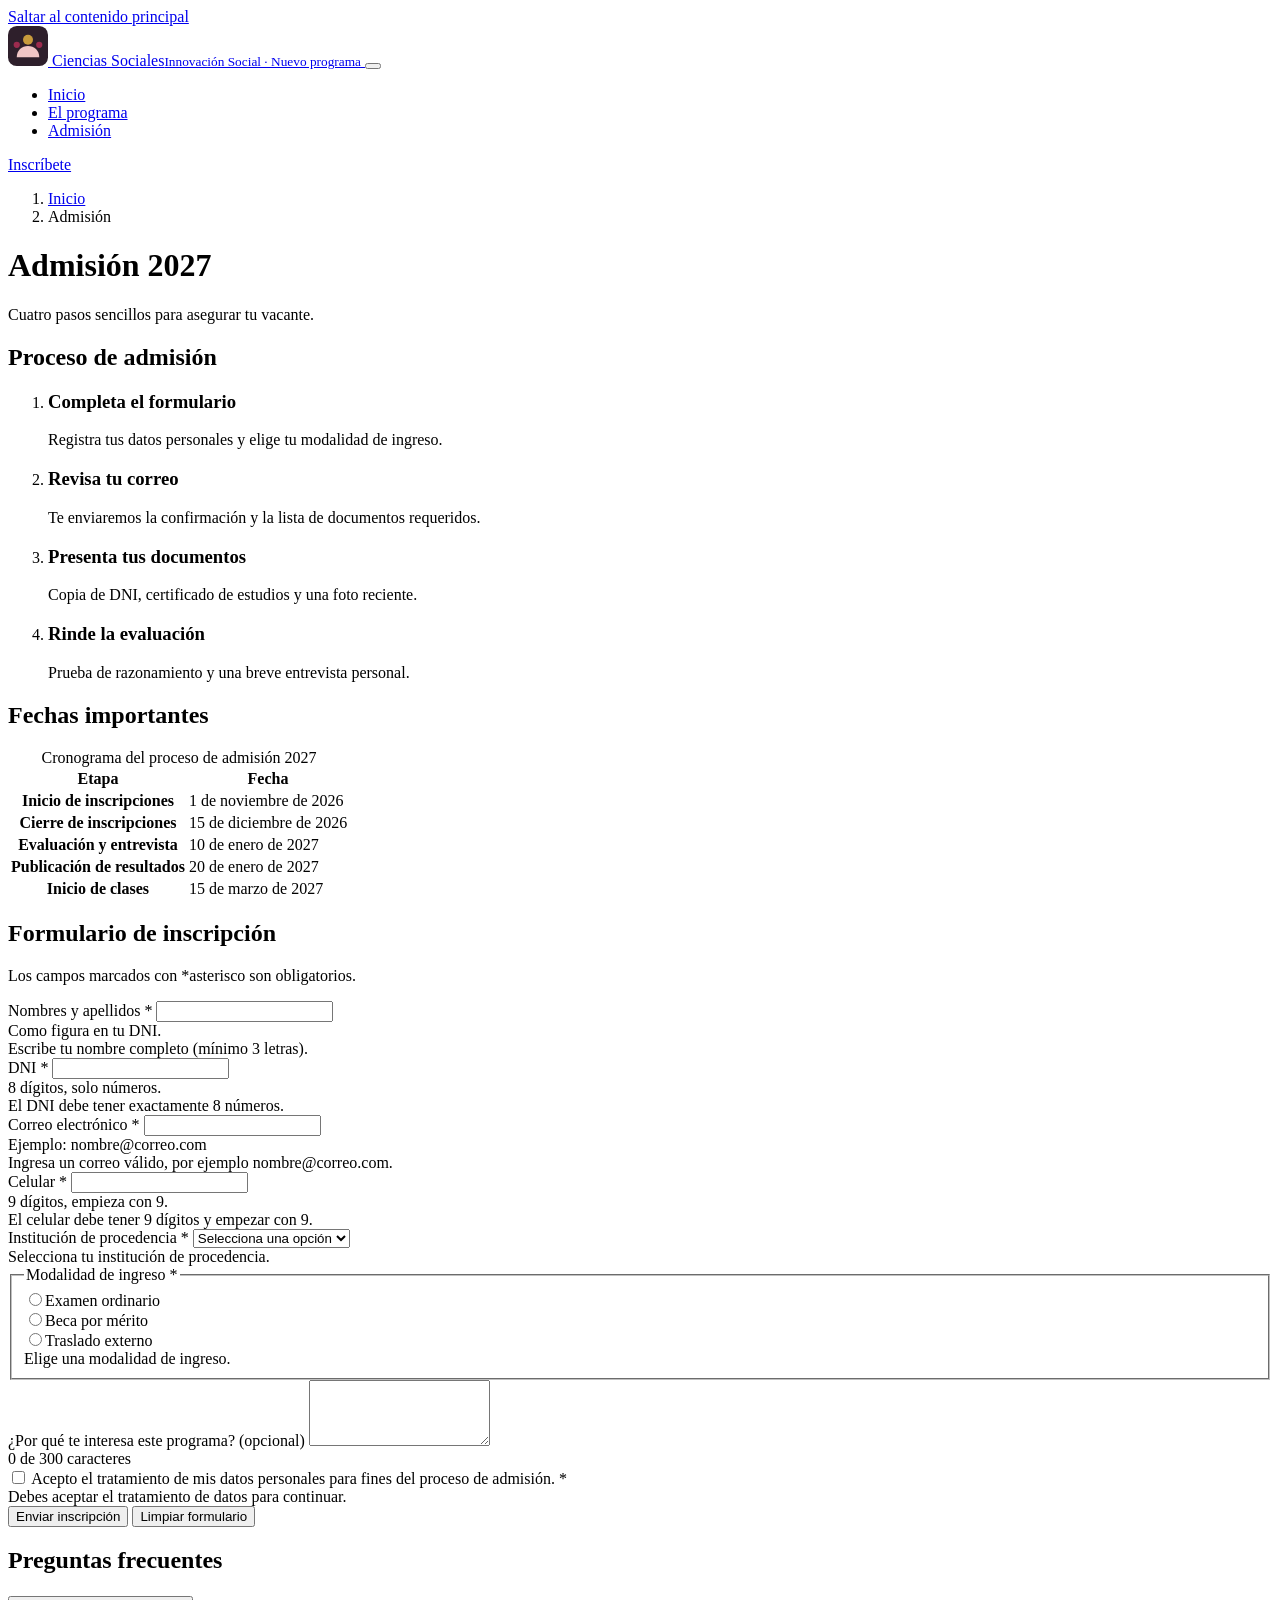
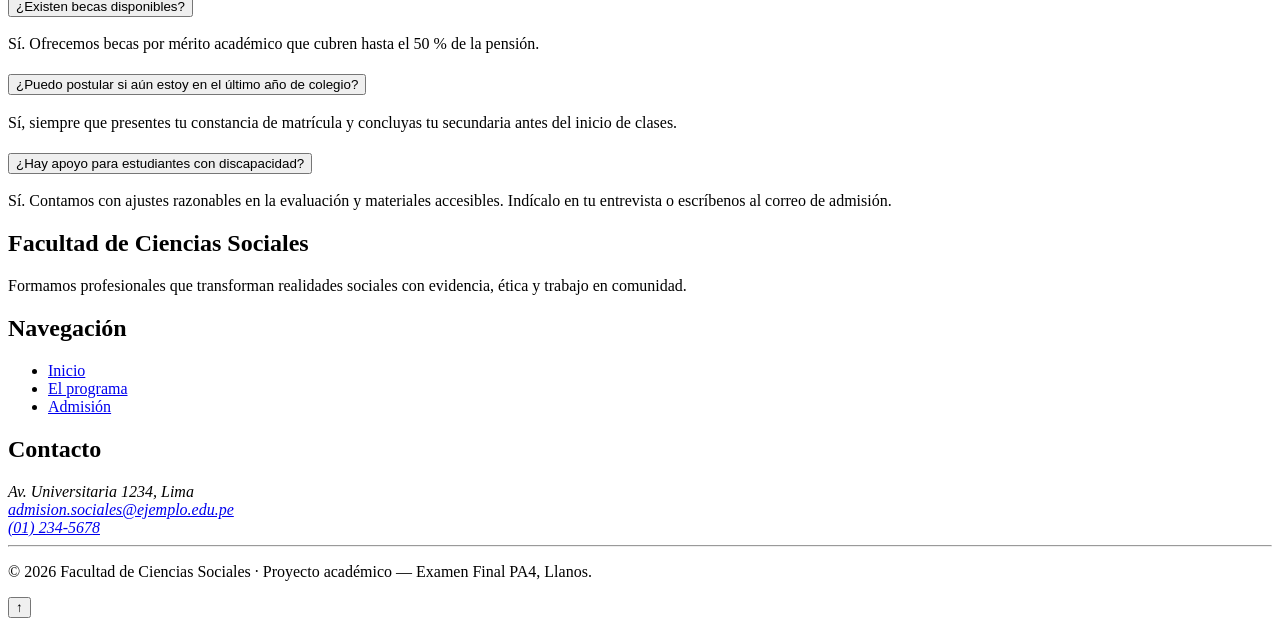
==== admision.html @ 8997b1ff "Add files via upload" ====
<!DOCTYPE html>
<html lang="es">
<head>
  <meta charset="UTF-8">
  <meta name="viewport" content="width=device-width, initial-scale=1">
  <title>Admisión | Innovación Social y Desarrollo Comunitario</title>
  <meta name="description" content="Proceso de admisión, fechas importantes y formulario de inscripción en línea para la Licenciatura en Innovación Social y Desarrollo Comunitario.">
  <meta name="theme-color" content="#9C2B4E">
  <link rel="icon" type="image/svg+xml" href="img/favicon.svg">
  <link rel="preconnect" href="https://fonts.googleapis.com">
  <link href="https://fonts.googleapis.com/css2?family=Fraunces:wght@500;600;700&amp;family=Manrope:wght@400;500;700;800&amp;display=swap" rel="stylesheet">
  <link rel="stylesheet" href="vendor/bootstrap.min.css">
  <link rel="stylesheet" href="css/styles.css">
</head>
<body>
  <a class="salto-enlace" href="#contenido-principal">Saltar al contenido principal</a>

  <header class="cabecera">
    <nav class="navbar navbar-expand-lg" aria-label="Navegación principal">
      <div class="container">
        <a class="navbar-brand" href="index.html">
          <svg width="40" height="40" viewBox="0 0 64 64" aria-hidden="true" focusable="false"><rect width="64" height="64" rx="14" fill="#2E1F2B"/><circle cx="32" cy="22" r="8" fill="#C89B3C"/><path d="M14 50c0-11 8-18 18-18s18 7 18 18z" fill="#F1C6C6"/><circle cx="14" cy="30" r="5" fill="#9C2B4E"/><circle cx="50" cy="30" r="5" fill="#9C2B4E"/></svg>
          <span>Ciencias Sociales<small>Innovación Social · Nuevo programa</small></span>
        </a>
        <button class="navbar-toggler" type="button" data-bs-toggle="collapse" data-bs-target="#menu-principal" aria-controls="menu-principal" aria-expanded="false" aria-label="Abrir o cerrar el menú de navegación">
          <span class="navbar-toggler-icon"></span>
        </button>
        <div class="collapse navbar-collapse" id="menu-principal">
          <ul class="navbar-nav ms-auto mb-2 mb-lg-0">
            <li class="nav-item"><a class="nav-link" href="index.html">Inicio</a></li>
            <li class="nav-item"><a class="nav-link" href="programa.html">El programa</a></li>
            <li class="nav-item"><a class="nav-link" href="admision.html" aria-current="page">Admisión</a></li>
          </ul>
          <a class="btn btn-primary ms-lg-3 mb-3 mb-lg-0" href="admision.html#formulario">Inscríbete</a>
        </div>
      </div>
    </nav>
  </header>

  <main id="contenido-principal">
    <div class="encabezado-pagina">
      <div class="container">
        <nav aria-label="Ruta de navegación"><ol class="breadcrumb mb-3"><li class="breadcrumb-item"><a href="index.html">Inicio</a></li><li class="breadcrumb-item active" aria-current="page">Admisión</li></ol></nav>
        <h1 class="mb-2">Admisión 2027</h1>
        <p class="mb-0 fs-5">Cuatro pasos sencillos para asegurar tu vacante.</p>
      </div>
    </div>

    <section class="seccion" aria-labelledby="titulo-pasos">
      <div class="container">
        <div class="row g-4 g-lg-5">
          <div class="col-12 col-lg-6">
            <h2 id="titulo-pasos" class="mb-4">Proceso de admisión</h2>
            <ol class="pasos">
              <li><h3 class="h5">Completa el formulario</h3><p class="mb-0 text-suave">Registra tus datos personales y elige tu modalidad de ingreso.</p></li>
              <li><h3 class="h5">Revisa tu correo</h3><p class="mb-0 text-suave">Te enviaremos la confirmación y la lista de documentos requeridos.</p></li>
              <li><h3 class="h5">Presenta tus documentos</h3><p class="mb-0 text-suave">Copia de DNI, certificado de estudios y una foto reciente.</p></li>
              <li><h3 class="h5">Rinde la evaluación</h3><p class="mb-0 text-suave">Prueba de razonamiento y una breve entrevista personal.</p></li>
            </ol>
          </div>
          <div class="col-12 col-lg-6">
            <h2 class="mb-4" id="titulo-fechas">Fechas importantes</h2>
            <div class="table-responsive">
              <table class="table table-striped align-middle">
                <caption>Cronograma del proceso de admisión 2027</caption>
                <thead><tr><th scope="col">Etapa</th><th scope="col">Fecha</th></tr></thead>
                <tbody>
                  <tr><th scope="row">Inicio de inscripciones</th><td>1 de noviembre de 2026</td></tr>
                  <tr><th scope="row">Cierre de inscripciones</th><td>15 de diciembre de 2026</td></tr>
                  <tr><th scope="row">Evaluación y entrevista</th><td>10 de enero de 2027</td></tr>
                  <tr><th scope="row">Publicación de resultados</th><td>20 de enero de 2027</td></tr>
                  <tr><th scope="row">Inicio de clases</th><td>15 de marzo de 2027</td></tr>
                </tbody>
              </table>
            </div>
          </div>
        </div>
      </div>
    </section>

    <section class="seccion seccion--alt" id="formulario" aria-labelledby="titulo-form">
      <div class="container">
        <div class="row justify-content-center">
          <div class="col-12 col-lg-10 col-xl-8">
            <h2 id="titulo-form" class="mb-2">Formulario de inscripción</h2>
            <p class="text-suave mb-4">Los campos marcados con <span class="obligatorio" aria-hidden="true">*</span><span class="visually-hidden">asterisco</span> son obligatorios.</p>

            <div id="resumen-errores" class="alert alert-danger d-none" role="alert" tabindex="-1"></div>
            <div id="mensaje-exito" class="alert alert-success d-none" role="status" tabindex="-1"></div>

            <form id="form-inscripcion" class="formulario" novalidate>
              <div class="row g-3">
            <div class="col-12 col-md-6">
              <label for="nombres" class="form-label">Nombres y apellidos <span class="obligatorio" aria-hidden="true">*</span></label>
              <input type="text" class="form-control" id="nombres" name="nombres" required aria-describedby="nombres-ayuda nombres-error" autocomplete="name" minlength="3">
              <div id="nombres-ayuda" class="form-text">Como figura en tu DNI.</div>
              <div id="nombres-error" class="invalid-feedback" role="alert">Escribe tu nombre completo (mínimo 3 letras).</div>
            </div>
            <div class="col-12 col-md-6">
              <label for="dni" class="form-label">DNI <span class="obligatorio" aria-hidden="true">*</span></label>
              <input type="text" class="form-control" id="dni" name="dni" required aria-describedby="dni-ayuda dni-error" inputmode="numeric" pattern="[0-9]{8}" maxlength="8" autocomplete="off">
              <div id="dni-ayuda" class="form-text">8 dígitos, solo números.</div>
              <div id="dni-error" class="invalid-feedback" role="alert">El DNI debe tener exactamente 8 números.</div>
            </div>
            <div class="col-12 col-md-6">
              <label for="correo" class="form-label">Correo electrónico <span class="obligatorio" aria-hidden="true">*</span></label>
              <input type="email" class="form-control" id="correo" name="correo" required aria-describedby="correo-ayuda correo-error" autocomplete="email">
              <div id="correo-ayuda" class="form-text">Ejemplo: nombre@correo.com</div>
              <div id="correo-error" class="invalid-feedback" role="alert">Ingresa un correo válido, por ejemplo nombre@correo.com.</div>
            </div>
            <div class="col-12 col-md-6">
              <label for="celular" class="form-label">Celular <span class="obligatorio" aria-hidden="true">*</span></label>
              <input type="tel" class="form-control" id="celular" name="celular" required aria-describedby="celular-ayuda celular-error" inputmode="numeric" pattern="9[0-9]{8}" maxlength="9" autocomplete="tel-national">
              <div id="celular-ayuda" class="form-text">9 dígitos, empieza con 9.</div>
              <div id="celular-error" class="invalid-feedback" role="alert">El celular debe tener 9 dígitos y empezar con 9.</div>
            </div>
                <div class="col-12 col-md-6">
                  <label for="procedencia" class="form-label">Institución de procedencia <span class="obligatorio" aria-hidden="true">*</span></label>
                  <select class="form-select" id="procedencia" name="procedencia" required aria-describedby="procedencia-error">
                    <option value="" selected disabled>Selecciona una opción</option>
                    <option>Colegio público</option>
                    <option>Colegio privado</option>
                    <option>Otra universidad</option>
                    <option>Instituto superior</option>
                  </select>
                  <div id="procedencia-error" class="invalid-feedback" role="alert">Selecciona tu institución de procedencia.</div>
                </div>
                <div class="col-12 col-md-6">
                  <fieldset aria-describedby="modalidad-error">
                    <legend class="form-label fs-6">Modalidad de ingreso <span class="obligatorio" aria-hidden="true">*</span></legend>
                    <div class="form-check"><input class="form-check-input" type="radio" name="modalidad" id="mod-ordinario" value="Ordinario" required><label class="form-check-label" for="mod-ordinario">Examen ordinario</label></div>
                    <div class="form-check"><input class="form-check-input" type="radio" name="modalidad" id="mod-beca" value="Beca"><label class="form-check-label" for="mod-beca">Beca por mérito</label></div>
                    <div class="form-check"><input class="form-check-input" type="radio" name="modalidad" id="mod-traslado" value="Traslado"><label class="form-check-label" for="mod-traslado">Traslado externo</label></div>
                    <div id="modalidad-error" class="invalid-feedback" role="alert">Elige una modalidad de ingreso.</div>
                  </fieldset>
                </div>
                <div class="col-12">
                  <label for="mensaje" class="form-label">¿Por qué te interesa este programa? <span class="text-suave fw-normal">(opcional)</span></label>
                  <textarea class="form-control" id="mensaje" name="mensaje" rows="4" maxlength="300" aria-describedby="mensaje-contador"></textarea>
                  <div id="mensaje-contador" class="form-text" aria-live="polite">0 de 300 caracteres</div>
                </div>
                <div class="col-12">
                  <div class="form-check">
                    <input class="form-check-input" type="checkbox" id="acepto" name="acepto" required aria-describedby="acepto-error">
                    <label class="form-check-label" for="acepto">Acepto el tratamiento de mis datos personales para fines del proceso de admisión. <span class="obligatorio" aria-hidden="true">*</span></label>
                    <div id="acepto-error" class="invalid-feedback" role="alert">Debes aceptar el tratamiento de datos para continuar.</div>
                  </div>
                </div>
                <div class="col-12 d-flex flex-column flex-sm-row gap-2">
                  <button type="submit" class="btn btn-primary">Enviar inscripción</button>
                  <button type="reset" class="btn btn-outline-primary">Limpiar formulario</button>
                </div>
              </div>
            </form>
          </div>
        </div>
      </div>
    </section>

    <section class="seccion" aria-labelledby="titulo-faq">
      <div class="container">
        <h2 id="titulo-faq" class="mb-4">Preguntas frecuentes</h2>
        <div class="accordion" id="faq">
          <div class="accordion-item"><h3 class="accordion-header"><button class="accordion-button collapsed" type="button" data-bs-toggle="collapse" data-bs-target="#faq1" aria-expanded="false" aria-controls="faq1">¿Existen becas disponibles?</button></h3><div id="faq1" class="accordion-collapse collapse" data-bs-parent="#faq"><div class="accordion-body">Sí. Ofrecemos becas por mérito académico que cubren hasta el 50 % de la pensión.</div></div></div>
          <div class="accordion-item"><h3 class="accordion-header"><button class="accordion-button collapsed" type="button" data-bs-toggle="collapse" data-bs-target="#faq2" aria-expanded="false" aria-controls="faq2">¿Puedo postular si aún estoy en el último año de colegio?</button></h3><div id="faq2" class="accordion-collapse collapse" data-bs-parent="#faq"><div class="accordion-body">Sí, siempre que presentes tu constancia de matrícula y concluyas tu secundaria antes del inicio de clases.</div></div></div>
          <div class="accordion-item"><h3 class="accordion-header"><button class="accordion-button collapsed" type="button" data-bs-toggle="collapse" data-bs-target="#faq3" aria-expanded="false" aria-controls="faq3">¿Hay apoyo para estudiantes con discapacidad?</button></h3><div id="faq3" class="accordion-collapse collapse" data-bs-parent="#faq"><div class="accordion-body">Sí. Contamos con ajustes razonables en la evaluación y materiales accesibles. Indícalo en tu entrevista o escríbenos al correo de admisión.</div></div></div>
        </div>
      </div>
    </section>
  </main>

  <footer class="pie py-5 mt-0">
    <div class="container">
      <div class="row g-4">
        <div class="col-12 col-md-5">
          <h2>Facultad de Ciencias Sociales</h2>
          <p class="text-suave mb-0">Formamos profesionales que transforman realidades sociales con evidencia, ética y trabajo en comunidad.</p>
        </div>
        <div class="col-6 col-md-3">
          <h2>Navegación</h2>
          <ul class="list-unstyled mb-0">
            <li><a href="index.html">Inicio</a></li>
            <li><a href="programa.html">El programa</a></li>
            <li><a href="admision.html">Admisión</a></li>
          </ul>
        </div>
        <div class="col-6 col-md-4">
          <h2>Contacto</h2>
          <address class="mb-0 text-suave">
            Av. Universitaria 1234, Lima<br>
            <a href="mailto:admision.sociales@ejemplo.edu.pe">admision.sociales@ejemplo.edu.pe</a><br>
            <a href="tel:+5112345678">(01) 234-5678</a>
          </address>
        </div>
      </div>
      <hr class="border-light opacity-25 my-4">
      <p class="small text-suave mb-0">© 2026 Facultad de Ciencias Sociales · Proyecto académico — Examen Final PA4, Llanos.</p>
    </div>
  </footer>

  <button type="button" id="boton-subir" class="btn-subir" aria-label="Volver al inicio de la página">↑</button>

  <script src="vendor/bootstrap.bundle.min.js"></script>
  <script src="js/script.js"></script>
</body>
</html>
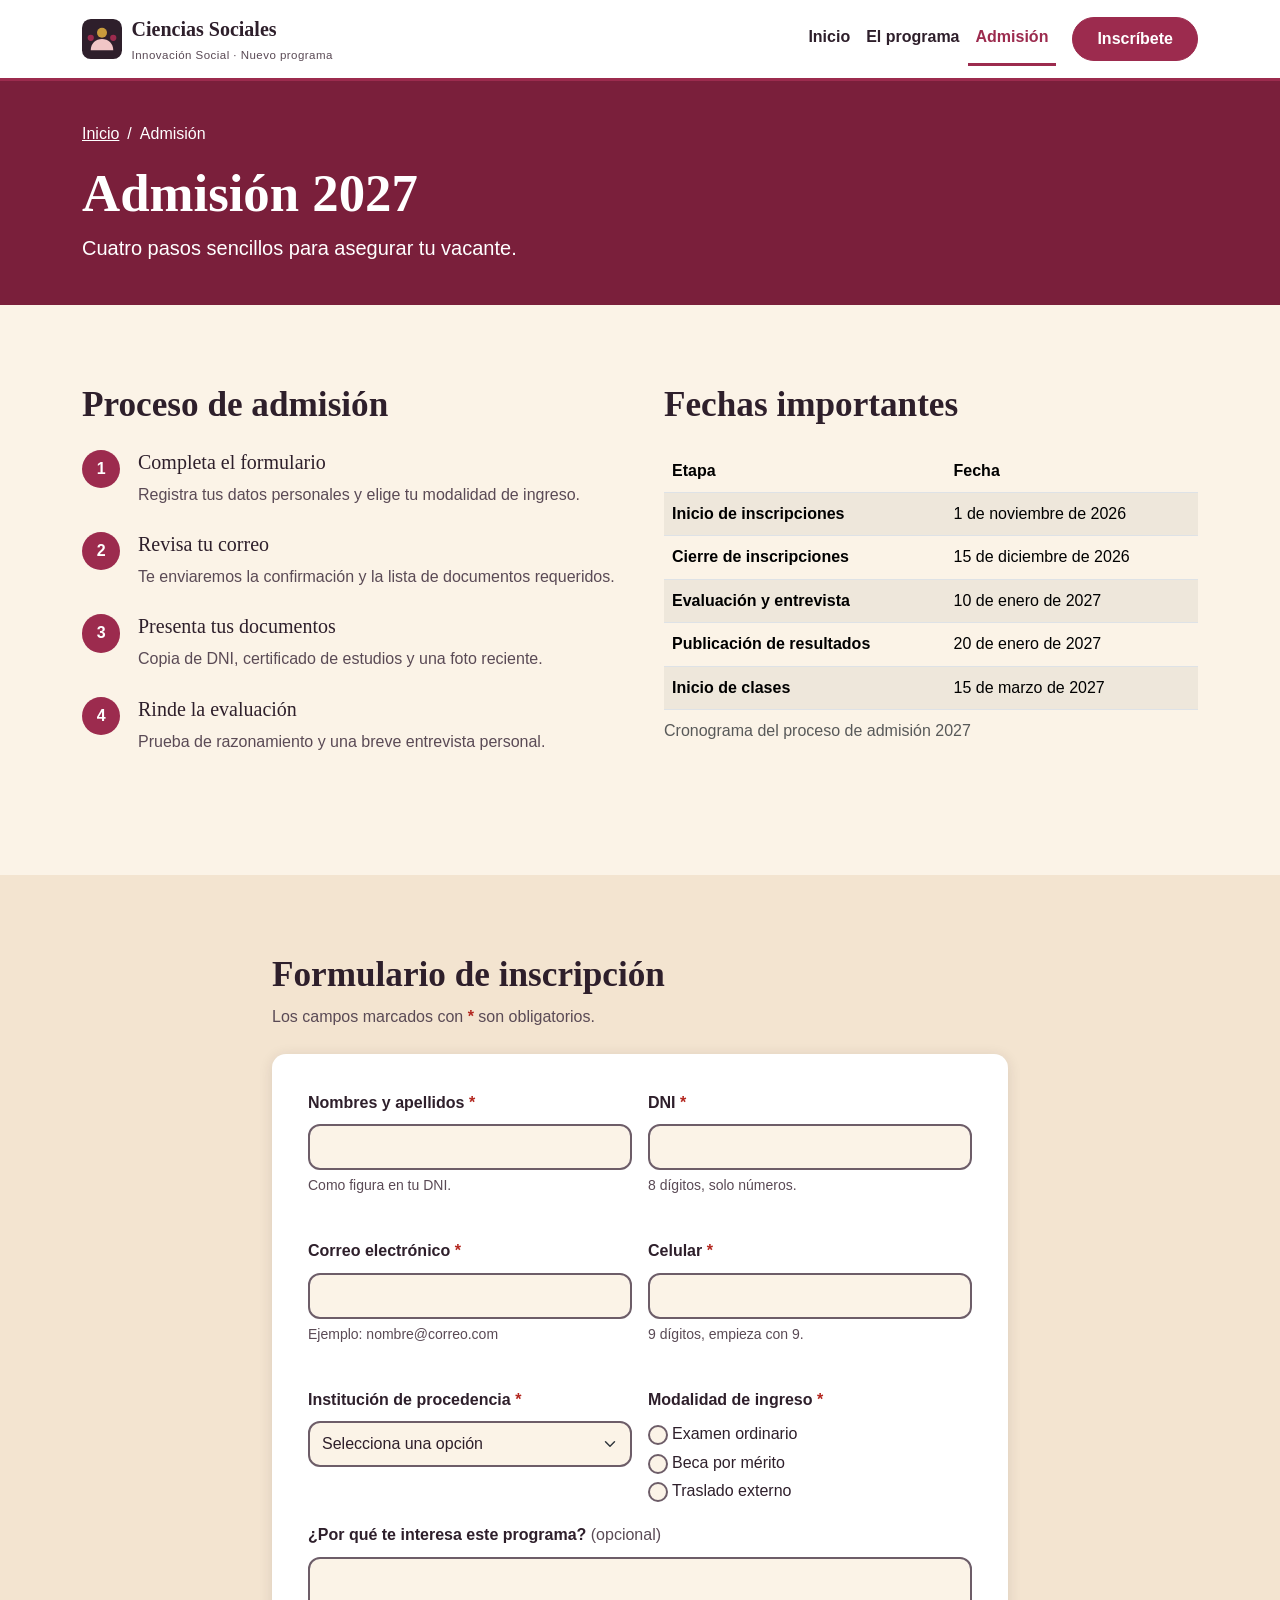
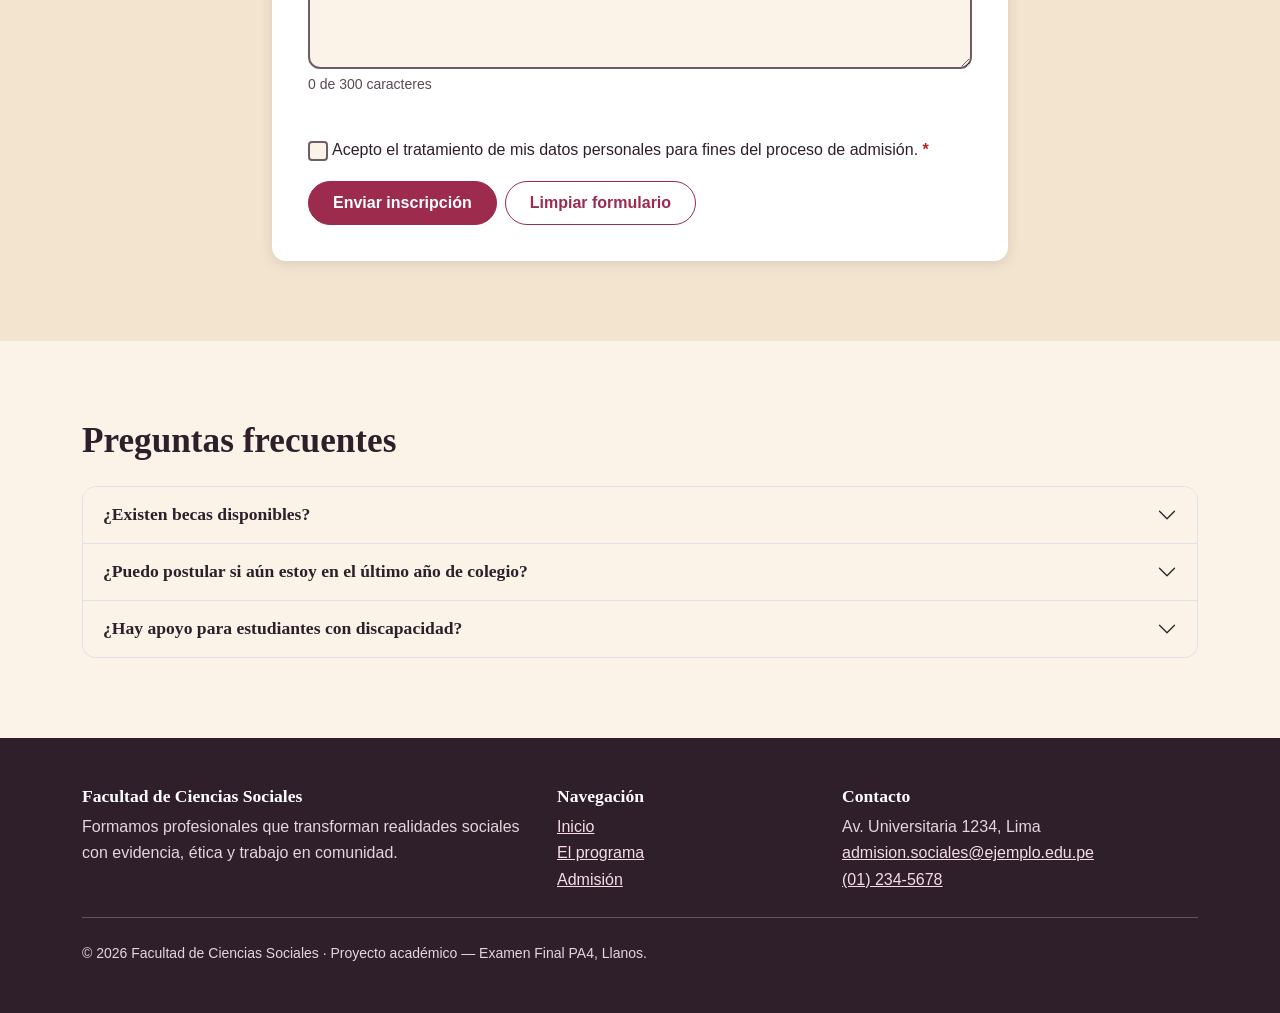
==== commit e897bbc2: "Add files via upload" ====
--- a/admision.html
+++ b/admision.html
@@ -6,11 +6,11 @@
   <title>Admisión | Innovación Social y Desarrollo Comunitario</title>
   <meta name="description" content="Proceso de admisión, fechas importantes y formulario de inscripción en línea para la Licenciatura en Innovación Social y Desarrollo Comunitario.">
   <meta name="theme-color" content="#9C2B4E">
-  <link rel="icon" type="image/svg+xml" href="img/favicon.svg">
+  <link rel="icon" type="image/svg+xml" href="favicon.svg">
   <link rel="preconnect" href="https://fonts.googleapis.com">
   <link href="https://fonts.googleapis.com/css2?family=Fraunces:wght@500;600;700&amp;family=Manrope:wght@400;500;700;800&amp;display=swap" rel="stylesheet">
-  <link rel="stylesheet" href="vendor/bootstrap.min.css">
-  <link rel="stylesheet" href="css/styles.css">
+  <link rel="stylesheet" href="bootstrap.min.css">
+  <link rel="stylesheet" href="styles.css">
 </head>
 <body>
   <a class="salto-enlace" href="#contenido-principal">Saltar al contenido principal</a>
@@ -200,7 +200,7 @@
 
   <button type="button" id="boton-subir" class="btn-subir" aria-label="Volver al inicio de la página">↑</button>
 
-  <script src="vendor/bootstrap.bundle.min.js"></script>
-  <script src="js/script.js"></script>
+  <script src="bootstrap.bundle.min.js"></script>
+  <script src="script.js"></script>
 </body>
 </html>
--- a/styles.css
+++ b/styles.css
@@ -0,0 +1,222 @@
+/* =========================================================
+   Facultad de Ciencias Sociales — Programa en Innovación Social
+   Examen Final (PA4) · Apoyado en Bootstrap 5.3 · Mobile First
+   Línea visual heredada del PA3 (Fraunces + Manrope, bordó + crema)
+   ========================================================= */
+
+:root {
+  /* Paleta (contrastes verificados contra WCAG AA, ver documento PDF) */
+  --color-crema: #FBF3E7;
+  --color-crema-oscura: #F3E4D0;
+  --color-tinta: #2E1F2B;        /* texto: 14.2:1 sobre crema */
+  --color-bordo: #9C2B4E;        /* acción: 6.6:1 sobre crema, 7.3:1 con texto blanco */
+  --color-bordo-oscuro: #7A1F3B; /* hover/activo */
+  --color-oro: #C89B3C;          /* solo decorativo */
+  --color-texto-suave: #5A4A55;  /* 7.4:1 sobre crema */
+
+  --fuente-titulos: "Fraunces", Georgia, serif;
+  --fuente-texto: "Manrope", "Segoe UI", Arial, sans-serif;
+
+  /* Sobrescritura de variables de Bootstrap */
+  --bs-body-font-family: var(--fuente-texto);
+  --bs-body-color: var(--color-tinta);
+  --bs-body-bg: var(--color-crema);
+  --bs-primary: var(--color-bordo);
+  --bs-primary-rgb: 156, 43, 78;
+  --bs-link-color: var(--color-bordo);
+  --bs-link-color-rgb: 156, 43, 78;
+  --bs-link-hover-color: var(--color-bordo-oscuro);
+  --bs-border-radius: 0.75rem;
+}
+
+body { line-height: 1.65; }
+
+h1, h2, h3, h4, h5 {
+  font-family: var(--fuente-titulos);
+  color: var(--color-tinta);
+  line-height: 1.15;
+}
+h1 { font-size: clamp(2rem, 1.4rem + 2.6vw, 3.3rem); font-weight: 700; }
+h2 { font-size: clamp(1.55rem, 1.2rem + 1.3vw, 2.2rem); font-weight: 600; }
+h3 { font-size: 1.25rem; font-weight: 600; }
+
+.text-suave { color: var(--color-texto-suave); }
+.texto-limite { max-width: 65ch; }
+
+/* ---------- Accesibilidad: foco visible y salto ---------- */
+:focus-visible {
+  outline: 3px solid var(--color-tinta);
+  outline-offset: 3px;
+  box-shadow: 0 0 0 6px #fff;
+  border-radius: 4px;
+}
+.salto-enlace {
+  position: absolute;
+  left: -999px;
+  top: 0;
+  z-index: 2000;
+  background: var(--color-tinta);
+  color: #fff;
+  padding: 0.75rem 1.25rem;
+  font-weight: 700;
+}
+.salto-enlace:focus { left: 1rem; top: 1rem; color: #fff; }
+
+/* ---------- Botones ---------- */
+.btn { font-weight: 700; min-height: 44px; padding-inline: 1.5rem; border-radius: 999px; display: inline-flex; align-items: center; justify-content: center; }
+.btn-primary {
+  --bs-btn-bg: var(--color-bordo);
+  --bs-btn-border-color: var(--color-bordo);
+  --bs-btn-hover-bg: var(--color-bordo-oscuro);
+  --bs-btn-hover-border-color: var(--color-bordo-oscuro);
+  --bs-btn-active-bg: var(--color-bordo-oscuro);
+  --bs-btn-active-border-color: var(--color-bordo-oscuro);
+  --bs-btn-disabled-bg: var(--color-bordo);
+}
+.btn-outline-primary {
+  --bs-btn-color: var(--color-bordo);
+  --bs-btn-border-color: var(--color-bordo);
+  --bs-btn-hover-bg: var(--color-bordo);
+  --bs-btn-hover-border-color: var(--color-bordo);
+  --bs-btn-active-bg: var(--color-bordo-oscuro);
+}
+.btn-claro { background: #fff; color: var(--color-bordo-oscuro); border: 2px solid #fff; }
+.btn-claro:hover { background: var(--color-crema-oscura); color: var(--color-bordo-oscuro); }
+
+/* ---------- Cabecera / navegación ---------- */
+.cabecera { background: #fff; border-bottom: 3px solid var(--color-bordo); }
+.navbar-brand { font-family: var(--fuente-titulos); font-weight: 700; color: var(--color-tinta); display: flex; align-items: center; gap: .6rem; }
+.navbar-brand small { display: block; font-family: var(--fuente-texto); font-weight: 500; font-size: .72rem; color: var(--color-texto-suave); letter-spacing: .04em; }
+.navbar-brand:hover { color: var(--color-bordo); }
+.navbar .nav-link { color: var(--color-tinta); font-weight: 600; padding: .75rem 1rem; border-bottom: 3px solid transparent; }
+.navbar .nav-link:hover { color: var(--color-bordo); }
+.navbar .nav-link[aria-current="page"] { color: var(--color-bordo); border-bottom-color: var(--color-bordo); }
+.navbar-toggler { border-color: var(--color-tinta); min-width: 44px; min-height: 44px; }
+
+/* ---------- Carrusel (hero) ---------- */
+.hero-carrusel .carousel-item { height: 420px; background: var(--color-tinta); }
+.hero-carrusel .carousel-item > img { width: 100%; height: 100%; object-fit: cover; }
+.hero-carrusel .carousel-caption {
+  inset: auto 0 0 0;
+  text-align: left;
+  padding: 1.25rem 1.25rem 3.2rem;
+  background: linear-gradient(to top, rgba(30, 14, 25, .92) 55%, rgba(30, 14, 25, 0));
+}
+.hero-carrusel h1, .hero-carrusel h2 { color: #fff; margin-bottom: .5rem; }
+.hero-carrusel p { margin-bottom: 1rem; max-width: 56ch; }
+.hero-carrusel .carousel-indicators { margin-bottom: .6rem; }
+.hero-carrusel .carousel-indicators [data-bs-target] { width: 14px; height: 14px; border-radius: 50%; border: 2px solid #fff; background: transparent; opacity: 1; }
+.hero-carrusel .carousel-indicators .active { background: #fff; }
+.btn-pausa {
+  position: absolute; top: .75rem; right: .75rem; z-index: 5;
+  background: rgba(30, 14, 25, .85); color: #fff; border: 2px solid #fff; border-radius: 999px;
+  min-height: 44px; padding: 0 1rem; font-weight: 700;
+}
+.btn-pausa:hover { background: #000; }
+
+/* ---------- Secciones ---------- */
+.seccion { padding-block: 3rem; }
+.seccion--alt { background: var(--color-crema-oscura); }
+.etiqueta { text-transform: uppercase; letter-spacing: .12em; font-size: .8rem; font-weight: 800; color: var(--color-bordo); }
+
+.tarjeta { border: 0; border-radius: 14px; box-shadow: 0 2px 14px rgba(46, 31, 43, .1); transition: transform .2s ease, box-shadow .2s ease; height: 100%; }
+.tarjeta:hover { transform: translateY(-4px); box-shadow: 0 8px 22px rgba(46, 31, 43, .16); }
+.tarjeta__icono { width: 56px; height: 56px; border-radius: 14px; background: #F6DDE5; color: var(--color-bordo-oscuro); display: grid; place-items: center; margin-bottom: 1rem; }
+.tarjeta__icono svg { width: 28px; height: 28px; }
+
+.dato { text-align: center; padding: 1.25rem .5rem; }
+.dato__numero { font-family: var(--fuente-titulos); font-size: 2.6rem; font-weight: 700; color: var(--color-bordo-oscuro); line-height: 1; display: block; }
+.dato__texto { color: var(--color-tinta); font-weight: 600; }
+
+.banda-cta { background: var(--color-bordo-oscuro); color: #fff; }
+.banda-cta h2 { color: #fff; }
+
+.migas { --bs-breadcrumb-divider-color: var(--color-texto-suave); }
+.migas a { text-decoration: underline; }
+
+.encabezado-pagina { background: var(--color-bordo-oscuro); color: #fff; padding-block: 2.5rem; }
+.encabezado-pagina h1 { color: #fff; }
+.encabezado-pagina .breadcrumb-item, .encabezado-pagina .breadcrumb-item a, .encabezado-pagina .breadcrumb-item.active { color: #fff; }
+.encabezado-pagina .breadcrumb-item + .breadcrumb-item::before { color: #fff; }
+
+/* Acordeón */
+.accordion { --bs-accordion-btn-focus-box-shadow: 0 0 0 .25rem rgba(46, 31, 43, .5); --bs-accordion-active-bg: #F6DDE5; --bs-accordion-active-color: var(--color-tinta); --bs-accordion-border-radius: 14px; --bs-accordion-inner-border-radius: 13px; }
+.accordion-button { font-weight: 700; font-family: var(--fuente-titulos); font-size: 1.1rem; min-height: 56px; }
+
+.tabla-cursos th { background: var(--color-tinta); color: #fff; font-weight: 700; }
+
+/* Pasos de admisión */
+.pasos { list-style: none; padding: 0; counter-reset: paso; }
+.pasos li { counter-increment: paso; position: relative; padding: 0 0 1.5rem 3.5rem; }
+.pasos li::before { content: counter(paso); position: absolute; left: 0; top: 0; width: 2.4rem; height: 2.4rem; border-radius: 50%; background: var(--color-bordo); color: #fff; font-weight: 800; display: grid; place-items: center; }
+
+/* Formulario */
+.formulario { background: #fff; border-radius: 14px; box-shadow: 0 2px 14px rgba(46, 31, 43, .12); padding: 1.5rem; }
+.form-label { font-weight: 700; }
+.form-control, .form-select { min-height: 46px; border: 2px solid #6d5d68; }
+.form-control:focus, .form-select:focus { border-color: var(--color-bordo); box-shadow: 0 0 0 .25rem rgba(156, 43, 78, .3); }
+.obligatorio { color: #B3261E; font-weight: 800; }
+.invalid-feedback { font-weight: 600; color: #A0201A; }
+.invalid-feedback::before { content: "⚠ "; }
+.form-text { color: var(--color-texto-suave); }
+.was-validated .form-control:valid, .form-control.is-valid, .was-validated .form-select:valid { border-color: #1E6B3A; }
+.was-validated .form-control:invalid, .form-control.is-invalid { border-color: #B3261E; }
+
+/* Toast / botón subir */
+.btn-subir {
+  position: fixed; right: 1rem; bottom: 1rem; width: 48px; height: 48px; border-radius: 50%;
+  background: var(--color-bordo); color: #fff; border: 2px solid #fff; font-size: 1.3rem; display: none; z-index: 1000;
+}
+.btn-subir.visible { display: block; }
+.btn-subir:hover { background: var(--color-bordo-oscuro); }
+
+/* Pie */
+.pie { background: var(--color-tinta); color: #fff; }
+.pie a { color: #F6DDE5; text-decoration: underline; }
+.pie a:hover { color: #fff; }
+.pie h2 { color: #fff; font-size: 1.1rem; }
+.pie .text-suave { color: #E6D5DC; }
+
+/* Imagen ilustrativa */
+.ilustracion { border-radius: 16px; width: 100%; height: 100%; min-height: 240px; object-fit: cover; box-shadow: 0 2px 14px rgba(46, 31, 43, .15); }
+
+/* =========================================================
+   MOBILE FIRST: ajustes progresivos con min-width
+   ========================================================= */
+@media (min-width: 576px) {
+  .hero-carrusel .carousel-item { height: 460px; }
+  .hero-carrusel .carousel-caption { padding-inline: 2rem; }
+}
+@media (min-width: 768px) {
+  .seccion { padding-block: 4rem; }
+  .hero-carrusel .carousel-item { height: 520px; }
+  .hero-carrusel .carousel-caption { padding: 2rem 3rem 3.5rem; }
+  .formulario { padding: 2.25rem; }
+}
+@media (min-width: 992px) {
+  .hero-carrusel .carousel-item { height: 580px; }
+  .hero-carrusel .carousel-caption { padding-inline: calc((100% - 960px) / 2); }
+  .seccion { padding-block: 5rem; }
+}
+@media (min-width: 1200px) {
+  .hero-carrusel .carousel-caption { padding-inline: calc((100% - 1140px) / 2); }
+}
+
+/* Preferencias del usuario */
+@media (prefers-reduced-motion: reduce) {
+  * { animation: none !important; transition: none !important; scroll-behavior: auto !important; }
+  .carousel-item { transition: none !important; }
+}
+@media print { .btn-subir, .cabecera, .salto-enlace { display: none; } }
+
+/* Error de grupo de radios (el mensaje no es hermano directo del input) */
+fieldset:has(.is-invalid) .invalid-feedback { display: block; }
+.pie address, .pie a { overflow-wrap: anywhere; }
+
+/* Evita saltos de diseño al validar (el mensaje reemplaza a la ayuda en el mismo espacio) */
+.formulario .form-text, .formulario .invalid-feedback { min-height: 3rem; margin-top: .25rem; }
+.formulario .is-invalid ~ .form-text { display: none; }
+.form-check-input { border: 2px solid #6d5d68; width: 1.25em; height: 1.25em; }
+.form-check-input:checked { background-color: var(--color-bordo); border-color: var(--color-bordo); }
+.form-check-input.is-invalid { border-color: #B3261E; }
+.formulario .form-check .invalid-feedback { min-height: 0; }
